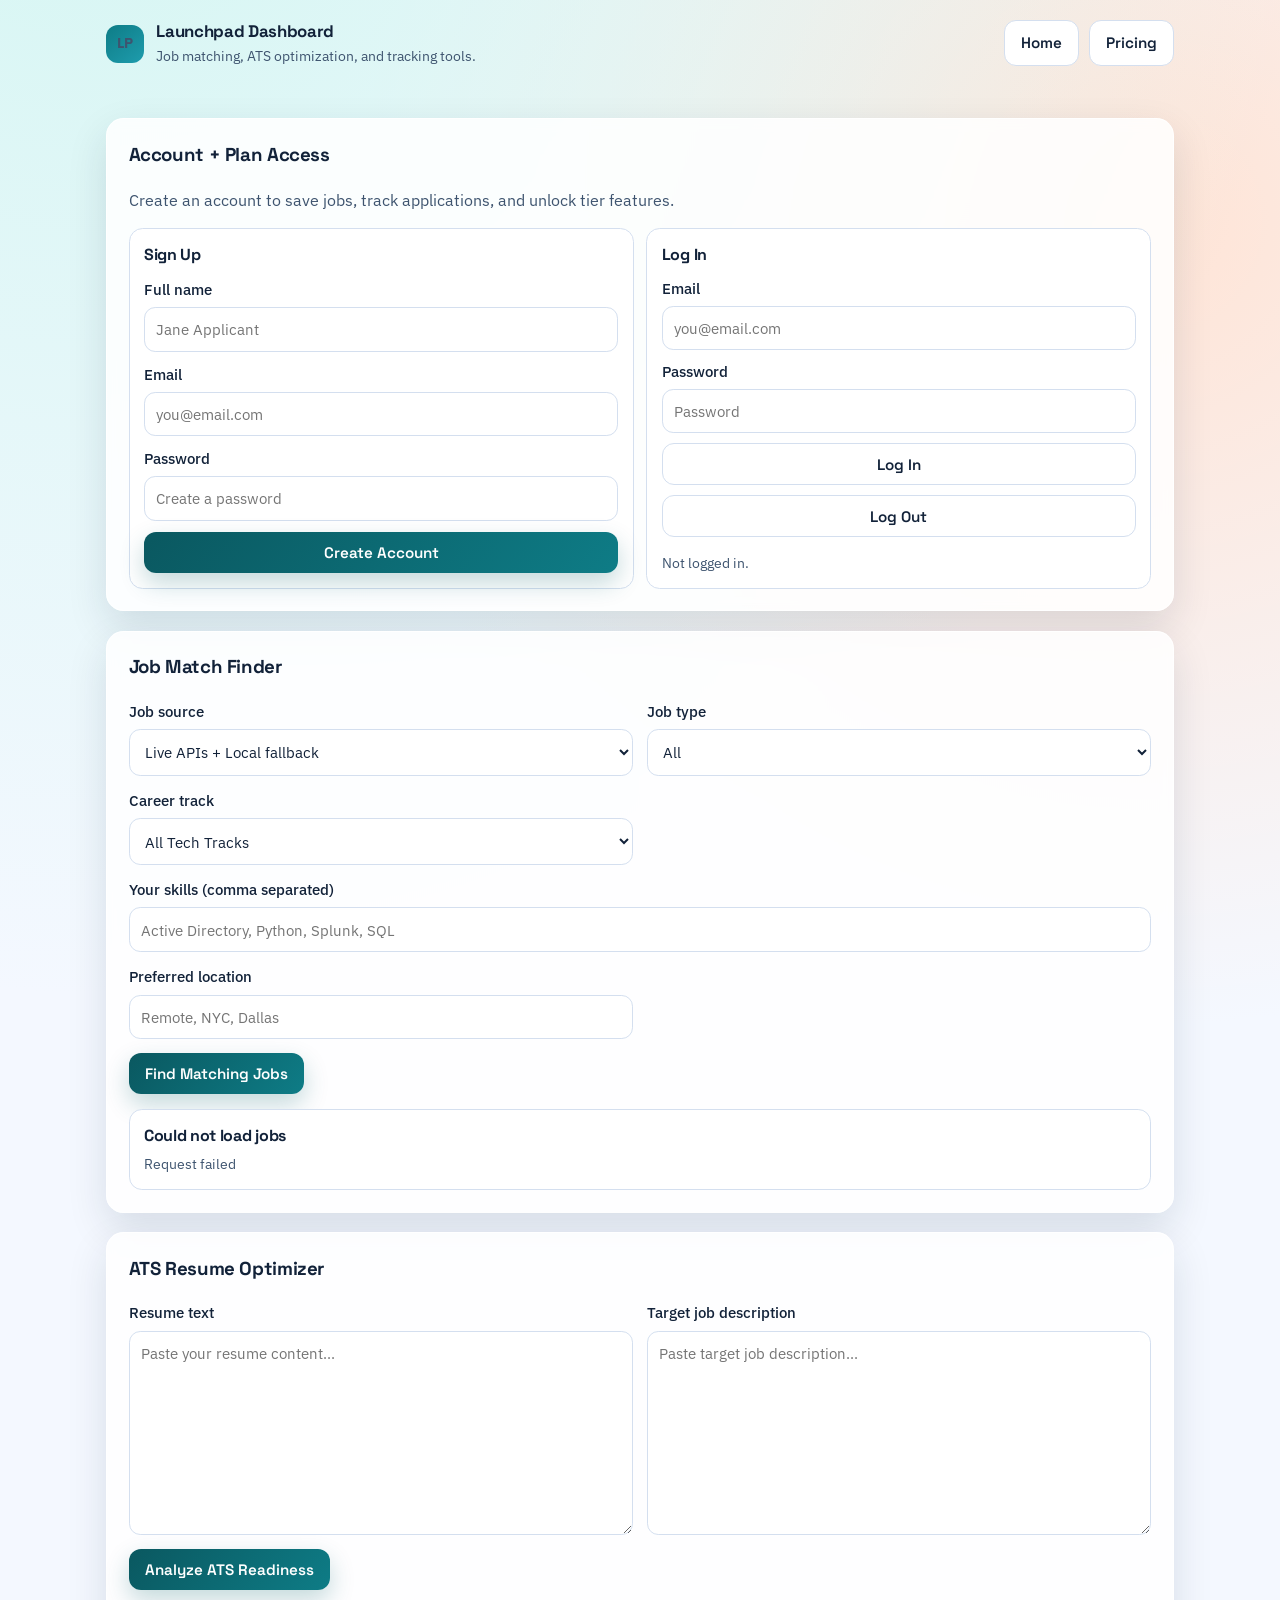
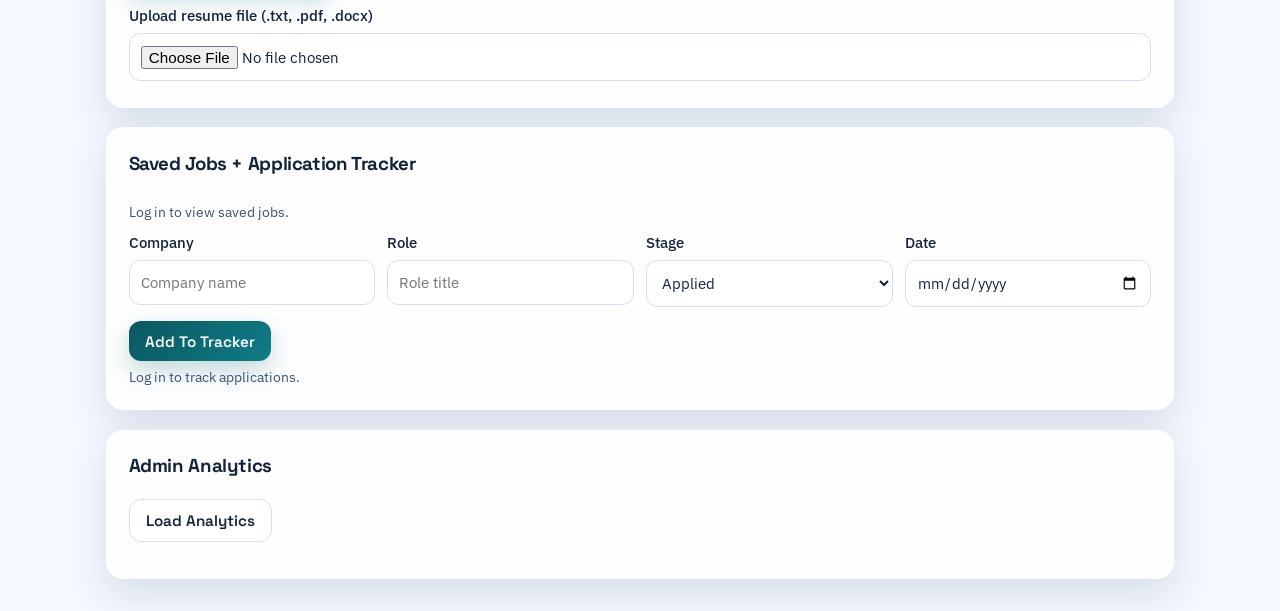
==== dashboard.html @ fc0e681d "Update multi-page app and click fixes" ====
<!doctype html>
<html lang="en">
  <head>
    <meta charset="UTF-8" />
    <meta name="viewport" content="width=device-width, initial-scale=1.0" />
    <title>Launchpad Dashboard</title>
    <link rel="preconnect" href="https://fonts.googleapis.com" />
    <link rel="preconnect" href="https://fonts.gstatic.com" crossorigin />
    <link
      href="https://fonts.googleapis.com/css2?family=Space+Grotesk:wght@400;500;700&family=IBM+Plex+Sans:wght@400;500;600&display=swap"
      rel="stylesheet"
    />
    <link rel="stylesheet" href="./styles.css" />
  </head>
  <body>
    <header class="site-header">
      <div class="logo-wrap">
        <p class="logo-mark">LP</p>
        <div>
          <h1>Launchpad Dashboard</h1>
          <p>Job matching, ATS optimization, and tracking tools.</p>
        </div>
      </div>
      <nav class="top-nav">
        <a class="btn ghost" href="./index.html">Home</a>
        <a class="btn ghost" href="./pricing.html">Pricing</a>
      </nav>
    </header>

    <main>
      <section class="panel">
        <h3>Account + Plan Access</h3>
        <p>Create an account to save jobs, track applications, and unlock tier features.</p>
        <div class="account-grid">
          <article class="account-card">
            <h4>Sign Up</h4>
            <label>Full name <input id="signupName" type="text" placeholder="Jane Applicant" /></label>
            <label>Email <input id="signupEmail" type="email" placeholder="you@email.com" /></label>
            <label>Password <input id="signupPassword" type="password" placeholder="Create a password" /></label>
            <button id="signupBtn" class="btn primary">Create Account</button>
          </article>
          <article class="account-card">
            <h4>Log In</h4>
            <label>Email <input id="loginEmail" type="email" placeholder="you@email.com" /></label>
            <label>Password <input id="loginPassword" type="password" placeholder="Password" /></label>
            <button id="loginBtn" class="btn ghost">Log In</button>
            <button id="logoutBtn" class="btn ghost">Log Out</button>
            <p id="authStatus" class="result-meta"></p>
          </article>
        </div>
      </section>

      <section id="jobTool" class="panel">
        <h3>Job Match Finder</h3>
        <div class="form-grid">
          <label>Job source
            <select id="jobSource">
              <option value="live">Live APIs + Local fallback</option>
              <option value="local">Local dataset only</option>
            </select>
          </label>
          <label>Job type
            <select id="jobType">
              <option value="all">All</option>
              <option value="entry-level">Entry-Level</option>
              <option value="internship">Internship</option>
            </select>
          </label>
          <label>Career track
            <select id="careerTrack">
              <option value="all">All Tech Tracks</option>
              <option value="it">IT / Help Desk</option>
              <option value="cybersecurity">Cybersecurity</option>
              <option value="software">Software / QA</option>
              <option value="data">Data / Analytics</option>
              <option value="cloud">Cloud / DevOps</option>
            </select>
          </label>
          <label class="wide">Your skills (comma separated)
            <input id="skillsInput" type="text" placeholder="Active Directory, Python, Splunk, SQL" />
          </label>
          <label>Preferred location <input id="locationInput" type="text" placeholder="Remote, NYC, Dallas" /></label>
        </div>
        <div class="actions"><button id="findJobsBtn" class="btn primary">Find Matching Jobs</button></div>
        <div id="jobResults" class="results"></div>
      </section>

      <section id="resumeTool" class="panel">
        <h3>ATS Resume Optimizer</h3>
        <div class="resume-grid">
          <label>Resume text <textarea id="resumeText" rows="9" placeholder="Paste your resume content..."></textarea></label>
          <label>Target job description <textarea id="jobDescText" rows="9" placeholder="Paste target job description..."></textarea></label>
        </div>
        <div class="actions"><button id="analyzeResumeBtn" class="btn primary">Analyze ATS Readiness</button></div>
        <div class="actions">
          <label>Upload resume file (.txt, .pdf, .docx)
            <input id="resumeUploadInput" type="file" accept=".txt,.pdf,.doc,.docx" />
          </label>
          <p id="uploadStatus" class="result-meta"></p>
        </div>
        <div id="atsScoreCard" class="score-card hidden"></div>
      </section>

      <section class="panel">
        <h3>Saved Jobs + Application Tracker</h3>
        <div id="savedJobs" class="results"></div>
        <div class="tracker-grid">
          <label>Company <input id="trackCompany" type="text" placeholder="Company name" /></label>
          <label>Role <input id="trackRole" type="text" placeholder="Role title" /></label>
          <label>Stage
            <select id="trackStage">
              <option>Applied</option>
              <option>Recruiter Screen</option>
              <option>Interview Round 1</option>
              <option>Final Interview</option>
              <option>Offer</option>
              <option>Rejected</option>
            </select>
          </label>
          <label>Date <input id="trackDate" type="date" /></label>
        </div>
        <div class="actions"><button id="addTrackerBtn" class="btn primary">Add To Tracker</button></div>
        <div id="trackerTableWrap"></div>
      </section>

      <section class="panel">
        <h3>Admin Analytics</h3>
        <div class="actions"><button id="loadAnalyticsBtn" class="btn ghost">Load Analytics</button></div>
        <div id="analyticsWrap" class="results"></div>
      </section>
    </main>

    <script src="./script.js"></script>
  </body>
</html>
---- styles.css ----
:root {
  --ink: #122239;
  --ink-soft: #3e546f;
  --bg: #f4f8ff;
  --card: #ffffff;
  --line: #d4dfef;
  --brand: #0e7c86;
  --brand-dark: #0a5860;
  --accent: #e95f3c;
  --highlight: #ffd176;
  --shadow: 0 16px 40px rgba(12, 33, 61, 0.12);
}

*,
*::before,
*::after {
  box-sizing: border-box;
}

html,
body {
  margin: 0;
  padding: 0;
}

body {
  font-family: "IBM Plex Sans", sans-serif;
  color: var(--ink);
  background: radial-gradient(circle at 8% -10%, #d4f6f2 0%, transparent 45%),
    radial-gradient(circle at 90% 10%, #ffe4d6 0%, transparent 35%), var(--bg);
  line-height: 1.5;
  min-height: 100vh;
  overflow-x: hidden;
}

h1,
h2,
h3,
h4 {
  font-family: "Space Grotesk", sans-serif;
  letter-spacing: -0.02em;
}

.bg-orb {
  position: fixed;
  width: 28rem;
  height: 28rem;
  border-radius: 999px;
  filter: blur(65px);
  opacity: 0.25;
  pointer-events: none;
  z-index: -1;
}

.orb-a {
  background: #4ac2cf;
  top: -8rem;
  left: -8rem;
}

.orb-b {
  background: #ff9b70;
  bottom: -10rem;
  right: -8rem;
}

.site-header {
  max-width: 1100px;
  margin: 0 auto;
  padding: 1.2rem 1rem;
  display: flex;
  justify-content: space-between;
  align-items: center;
}

.top-nav {
  display: flex;
  gap: 0.6rem;
  align-items: center;
}

.logo-wrap {
  display: flex;
  align-items: center;
  gap: 0.8rem;
}

.logo-wrap h1 {
  font-size: 1.05rem;
  margin: 0;
}

.logo-wrap p {
  margin: 0.1rem 0 0;
  color: var(--ink-soft);
  font-size: 0.88rem;
}

.logo-mark {
  width: 2.35rem;
  height: 2.35rem;
  border-radius: 0.75rem;
  background: linear-gradient(140deg, var(--brand), #1e9cad);
  color: #fff;
  font-weight: 700;
  display: grid;
  place-items: center;
}

main {
  max-width: 1100px;
  margin: 0 auto;
  padding: 0.8rem 1rem 2rem;
}

.hero {
  display: grid;
  grid-template-columns: 1.2fr 0.8fr;
  gap: 1.2rem;
  margin-top: 0.6rem;
}

.hero-copy,
.hero-card,
.panel {
  background: rgba(255, 255, 255, 0.86);
  border: 1px solid rgba(255, 255, 255, 0.9);
  backdrop-filter: blur(6px);
  border-radius: 1.1rem;
  box-shadow: var(--shadow);
}

.hero-copy {
  padding: 1.6rem;
  animation: rise-in 420ms ease;
}

.hero-card {
  padding: 1.4rem;
  animation: rise-in 560ms ease;
}

.eyebrow {
  margin: 0;
  display: inline-block;
  padding: 0.25rem 0.65rem;
  border-radius: 999px;
  font-size: 0.8rem;
  color: #fff;
  background: linear-gradient(90deg, var(--brand-dark), var(--brand));
}

.hero h2 {
  margin: 0.8rem 0;
  font-size: clamp(1.6rem, 3vw, 2.2rem);
  line-height: 1.2;
}

.hero p {
  color: var(--ink-soft);
}

.hero-card ul {
  margin: 0.7rem 0 0;
  padding-left: 1.15rem;
}

.hero-cta-row {
  margin-top: 1rem;
  display: flex;
  gap: 0.7rem;
  flex-wrap: wrap;
}

.panel {
  margin-top: 1.2rem;
  padding: 1.35rem;
  animation: rise-in 700ms ease;
}

.panel > h3 {
  margin-top: 0;
}

.panel > p {
  color: var(--ink-soft);
}

.form-grid {
  display: grid;
  grid-template-columns: repeat(2, minmax(0, 1fr));
  gap: 0.85rem;
}

.form-grid .wide {
  grid-column: 1 / -1;
}

label {
  display: flex;
  flex-direction: column;
  gap: 0.4rem;
  font-weight: 500;
  font-size: 0.95rem;
}

input,
select,
textarea {
  border: 1px solid var(--line);
  border-radius: 0.7rem;
  padding: 0.7rem;
  background: #fff;
  color: var(--ink);
  font-family: inherit;
  font-size: 0.95rem;
}

input:focus,
select:focus,
textarea:focus {
  outline: 2px solid #6ec2ca;
  border-color: transparent;
}

.actions {
  margin-top: 0.9rem;
}

.btn {
  border: none;
  border-radius: 0.75rem;
  padding: 0.67rem 1rem;
  font-weight: 600;
  font-family: "Space Grotesk", sans-serif;
  font-size: 0.95rem;
  cursor: pointer;
  transition: transform 160ms ease, box-shadow 160ms ease;
  text-decoration: none;
  display: inline-flex;
  align-items: center;
  justify-content: center;
}

.btn:hover {
  transform: translateY(-1px);
}

.btn.primary {
  color: #fff;
  background: linear-gradient(130deg, var(--brand-dark), var(--brand));
  box-shadow: 0 10px 24px rgba(8, 96, 104, 0.24);
}

.btn.ghost {
  color: var(--ink);
  background: #fff;
  border: 1px solid var(--line);
}

.results {
  margin-top: 0.95rem;
  display: grid;
  gap: 0.75rem;
}

.result-item {
  border: 1px solid var(--line);
  border-radius: 0.8rem;
  padding: 0.9rem;
  background: #fff;
}

.result-item h4 {
  margin: 0;
}

.result-meta {
  margin: 0.3rem 0 0;
  color: var(--ink-soft);
  font-size: 0.9rem;
}

.result-actions {
  margin-top: 0.6rem;
  display: flex;
  gap: 0.5rem;
}

.fit {
  margin-top: 0.45rem;
  display: inline-block;
  padding: 0.15rem 0.5rem;
  background: #e5faf5;
  color: #0d755a;
  font-size: 0.82rem;
  border-radius: 999px;
  font-weight: 600;
}

.resume-grid {
  display: grid;
  grid-template-columns: repeat(2, minmax(0, 1fr));
  gap: 0.85rem;
}

.account-grid {
  display: grid;
  grid-template-columns: repeat(2, minmax(0, 1fr));
  gap: 0.8rem;
}

.account-card {
  border: 1px solid var(--line);
  border-radius: 0.85rem;
  padding: 0.9rem;
  background: #fff;
  display: grid;
  gap: 0.6rem;
}

.account-card h4 {
  margin: 0;
}

.score-card {
  margin-top: 0.9rem;
  padding: 1rem;
  border-radius: 0.9rem;
  background: #fff;
  border: 1px solid var(--line);
}

.score-headline {
  margin: 0;
  font-size: 1.2rem;
}

.score-chip {
  display: inline-block;
  margin: 0.4rem 0 0.8rem;
  padding: 0.2rem 0.55rem;
  border-radius: 999px;
  background: #fdf0ce;
  color: #8d5b00;
  font-weight: 700;
  font-size: 0.83rem;
}

.score-card ul {
  margin: 0.4rem 0 0;
  padding-left: 1.2rem;
}

.tool-grid {
  display: grid;
  grid-template-columns: repeat(3, minmax(0, 1fr));
  gap: 0.8rem;
}

.tool-grid article {
  border: 1px solid var(--line);
  border-radius: 0.8rem;
  padding: 0.85rem;
  background: #fff;
}

.kpi-grid {
  display: grid;
  grid-template-columns: repeat(4, minmax(0, 1fr));
  gap: 0.7rem;
}

.kpi {
  border: 1px solid var(--line);
  border-radius: 0.75rem;
  padding: 0.7rem;
  background: #fff;
}

.kpi p {
  margin: 0;
}

.kpi strong {
  font-size: 1.25rem;
  font-family: "Space Grotesk", sans-serif;
}

.tracker-grid {
  margin-top: 0.5rem;
  display: grid;
  grid-template-columns: repeat(4, minmax(0, 1fr));
  gap: 0.75rem;
}

table {
  margin-top: 0.9rem;
  width: 100%;
  border-collapse: collapse;
  border: 1px solid var(--line);
  border-radius: 0.8rem;
  overflow: hidden;
  background: #fff;
}

th,
td {
  border-bottom: 1px solid var(--line);
  padding: 0.55rem;
  text-align: left;
  font-size: 0.92rem;
}

th {
  font-family: "Space Grotesk", sans-serif;
  background: #f3f7fd;
}

.tool-grid h4 {
  margin: 0 0 0.35rem;
}

.tool-grid p {
  margin: 0;
  color: var(--ink-soft);
  font-size: 0.92rem;
}

.hidden {
  display: none !important;
}

.modal {
  position: fixed;
  inset: 0;
  z-index: 20;
}

.modal-backdrop {
  position: absolute;
  inset: 0;
  background: rgba(9, 19, 33, 0.62);
}

.modal-content {
  position: relative;
  z-index: 1;
  max-width: 1050px;
  margin: 3vh auto;
  width: calc(100% - 2rem);
  background: #fff;
  border-radius: 1rem;
  border: 1px solid var(--line);
  padding: 1rem;
  box-shadow: var(--shadow);
}

.modal-subcopy {
  color: var(--ink-soft);
}

.pricing-grid {
  display: grid;
  grid-template-columns: repeat(3, minmax(0, 1fr));
  gap: 0.8rem;
}

.tier {
  border: 1px solid var(--line);
  border-radius: 0.85rem;
  padding: 0.85rem;
  background: #fff;
}

.tier h4 {
  margin: 0;
}

.tier .price {
  margin: 0.3rem 0 0.4rem;
  font-family: "Space Grotesk", sans-serif;
  font-size: 1.65rem;
  font-weight: 700;
}

.tier .price span {
  color: var(--ink-soft);
  font-size: 0.82rem;
}

.tier ul {
  margin: 0 0 0.85rem;
  padding-left: 1.2rem;
}

.tier.featured {
  border: 2px solid var(--accent);
  background: linear-gradient(180deg, #fff7f3, #fff);
}

.badge {
  margin: 0 0 0.3rem;
  display: inline-block;
  padding: 0.2rem 0.45rem;
  border-radius: 999px;
  color: #8a310f;
  background: #ffd8c9;
  font-size: 0.78rem;
  font-weight: 700;
}

.close-btn {
  position: absolute;
  top: 0.5rem;
  right: 0.5rem;
  border: 0;
  background: #f2f6fb;
  border-radius: 0.5rem;
  padding: 0.35rem 0.5rem;
  cursor: pointer;
}

@keyframes rise-in {
  from {
    opacity: 0;
    transform: translateY(10px);
  }
  to {
    opacity: 1;
    transform: translateY(0);
  }
}

@media (max-width: 900px) {
  .hero {
    grid-template-columns: 1fr;
  }

  .tool-grid,
  .pricing-grid,
  .account-grid {
    grid-template-columns: 1fr;
  }

  .kpi-grid {
    grid-template-columns: repeat(2, minmax(0, 1fr));
  }

  .tracker-grid {
    grid-template-columns: repeat(2, minmax(0, 1fr));
  }
}

@media (max-width: 700px) {
  .form-grid,
  .resume-grid {
    grid-template-columns: 1fr;
  }

  .tracker-grid {
    grid-template-columns: 1fr;
  }

  .kpi-grid {
    grid-template-columns: 1fr;
  }
}
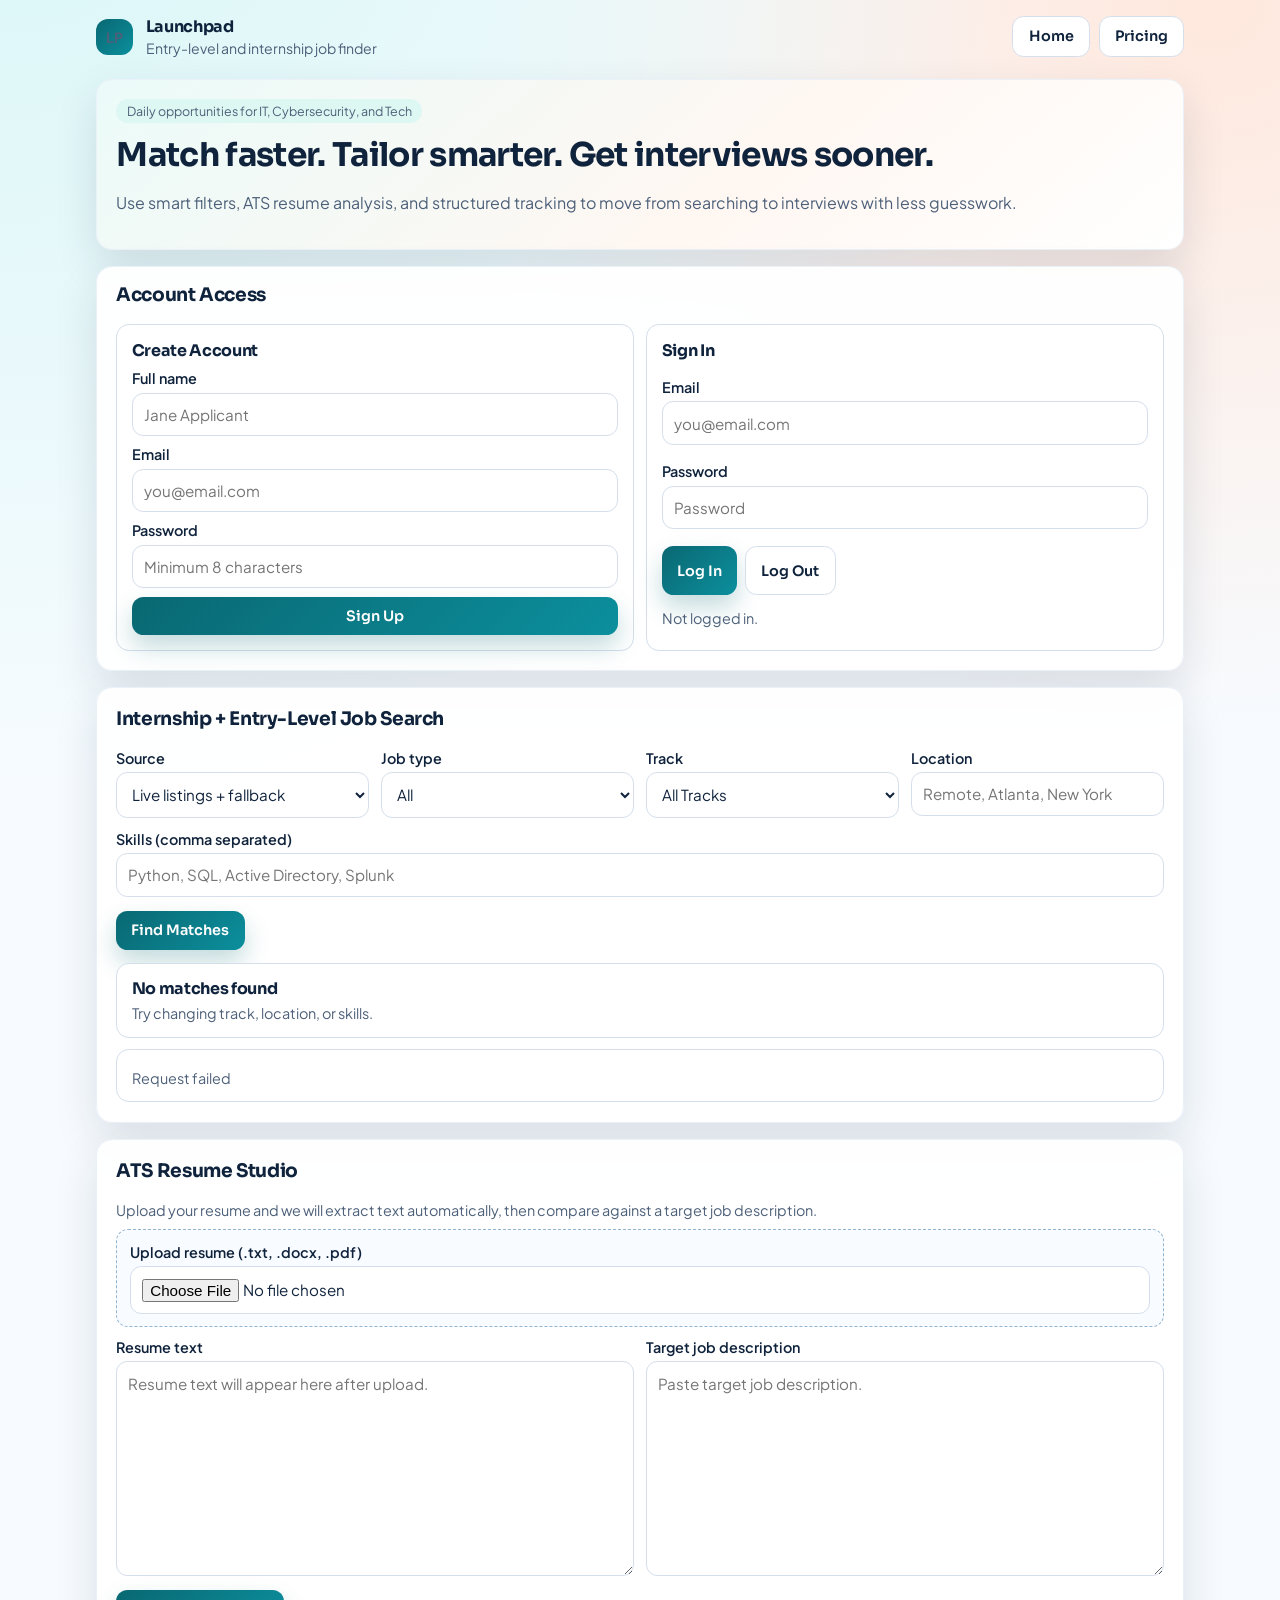
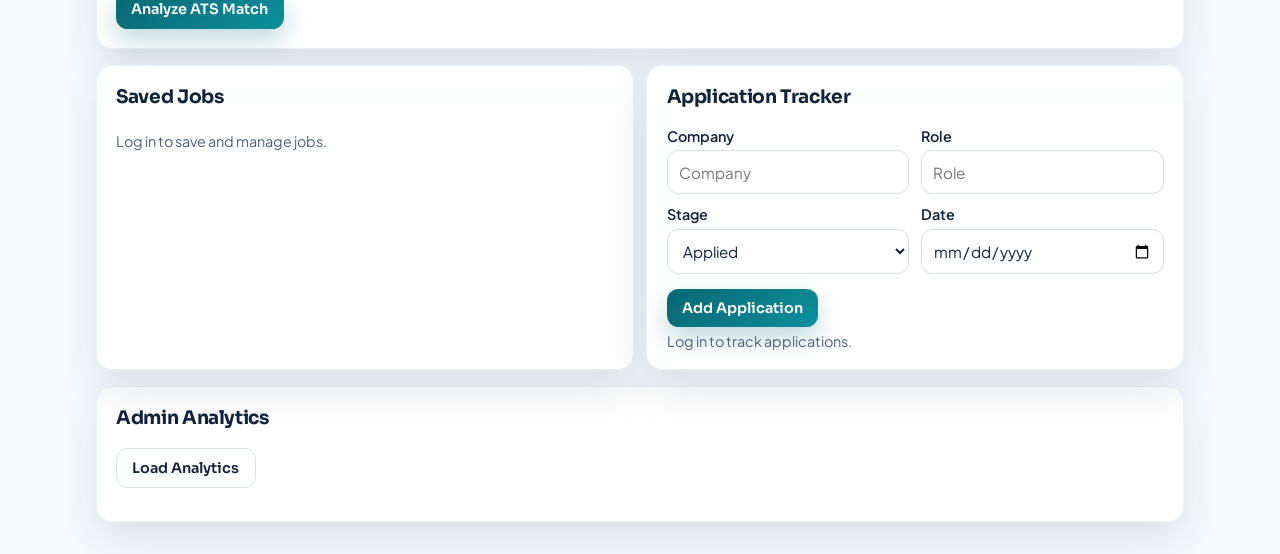
==== commit c6dd12f0: "Rebuild UI + automatic resume extraction" ====
--- a/dashboard.html
+++ b/dashboard.html
@@ -7,18 +7,18 @@
     <link rel="preconnect" href="https://fonts.googleapis.com" />
     <link rel="preconnect" href="https://fonts.gstatic.com" crossorigin />
     <link
-      href="https://fonts.googleapis.com/css2?family=Space+Grotesk:wght@400;500;700&family=IBM+Plex+Sans:wght@400;500;600&display=swap"
+      href="https://fonts.googleapis.com/css2?family=Plus+Jakarta+Sans:wght@400;500;600;700&family=Sora:wght@500;700&display=swap"
       rel="stylesheet"
     />
     <link rel="stylesheet" href="./styles.css" />
   </head>
-  <body>
-    <header class="site-header">
+  <body class="dashboard-body">
+    <header class="app-header">
       <div class="logo-wrap">
         <p class="logo-mark">LP</p>
         <div>
-          <h1>Launchpad Dashboard</h1>
-          <p>Job matching, ATS optimization, and tracking tools.</p>
+          <h1>Launchpad</h1>
+          <p>Entry-level and internship job finder</p>
         </div>
       </div>
       <nav class="top-nav">
@@ -27,36 +27,48 @@
       </nav>
     </header>
 
-    <main>
-      <section class="panel">
-        <h3>Account + Plan Access</h3>
-        <p>Create an account to save jobs, track applications, and unlock tier features.</p>
+    <main class="app-main">
+      <section class="hero-band">
+        <div>
+          <p class="eyebrow">Daily opportunities for IT, Cybersecurity, and Tech</p>
+          <h2>Match faster. Tailor smarter. Get interviews sooner.</h2>
+          <p>
+            Use smart filters, ATS resume analysis, and structured tracking to move from searching
+            to interviews with less guesswork.
+          </p>
+        </div>
+      </section>
+
+      <section class="panel dense">
+        <h3>Account Access</h3>
         <div class="account-grid">
           <article class="account-card">
-            <h4>Sign Up</h4>
+            <h4>Create Account</h4>
             <label>Full name <input id="signupName" type="text" placeholder="Jane Applicant" /></label>
             <label>Email <input id="signupEmail" type="email" placeholder="you@email.com" /></label>
-            <label>Password <input id="signupPassword" type="password" placeholder="Create a password" /></label>
-            <button id="signupBtn" class="btn primary">Create Account</button>
+            <label>Password <input id="signupPassword" type="password" placeholder="Minimum 8 characters" /></label>
+            <button id="signupBtn" class="btn primary">Sign Up</button>
           </article>
           <article class="account-card">
-            <h4>Log In</h4>
+            <h4>Sign In</h4>
             <label>Email <input id="loginEmail" type="email" placeholder="you@email.com" /></label>
             <label>Password <input id="loginPassword" type="password" placeholder="Password" /></label>
-            <button id="loginBtn" class="btn ghost">Log In</button>
-            <button id="logoutBtn" class="btn ghost">Log Out</button>
+            <div class="inline-actions">
+              <button id="loginBtn" class="btn primary">Log In</button>
+              <button id="logoutBtn" class="btn ghost">Log Out</button>
+            </div>
             <p id="authStatus" class="result-meta"></p>
           </article>
         </div>
       </section>
 
       <section id="jobTool" class="panel">
-        <h3>Job Match Finder</h3>
+        <h3>Internship + Entry-Level Job Search</h3>
         <div class="form-grid">
-          <label>Job source
+          <label>Source
             <select id="jobSource">
-              <option value="live">Live APIs + Local fallback</option>
-              <option value="local">Local dataset only</option>
+              <option value="live">Live listings + fallback</option>
+              <option value="local">Local sample data</option>
             </select>
           </label>
           <label>Job type
@@ -66,9 +78,9 @@
               <option value="internship">Internship</option>
             </select>
           </label>
-          <label>Career track
+          <label>Track
             <select id="careerTrack">
-              <option value="all">All Tech Tracks</option>
+              <option value="all">All Tracks</option>
               <option value="it">IT / Help Desk</option>
               <option value="cybersecurity">Cybersecurity</option>
               <option value="software">Software / QA</option>
@@ -76,51 +88,70 @@
               <option value="cloud">Cloud / DevOps</option>
             </select>
           </label>
-          <label class="wide">Your skills (comma separated)
-            <input id="skillsInput" type="text" placeholder="Active Directory, Python, Splunk, SQL" />
+          <label>Location
+            <input id="locationInput" type="text" placeholder="Remote, Atlanta, New York" />
           </label>
-          <label>Preferred location <input id="locationInput" type="text" placeholder="Remote, NYC, Dallas" /></label>
+          <label class="wide">Skills (comma separated)
+            <input id="skillsInput" type="text" placeholder="Python, SQL, Active Directory, Splunk" />
+          </label>
         </div>
-        <div class="actions"><button id="findJobsBtn" class="btn primary">Find Matching Jobs</button></div>
+        <div class="actions">
+          <button id="findJobsBtn" class="btn primary">Find Matches</button>
+        </div>
         <div id="jobResults" class="results"></div>
       </section>
 
       <section id="resumeTool" class="panel">
-        <h3>ATS Resume Optimizer</h3>
-        <div class="resume-grid">
-          <label>Resume text <textarea id="resumeText" rows="9" placeholder="Paste your resume content..."></textarea></label>
-          <label>Target job description <textarea id="jobDescText" rows="9" placeholder="Paste target job description..."></textarea></label>
-        </div>
-        <div class="actions"><button id="analyzeResumeBtn" class="btn primary">Analyze ATS Readiness</button></div>
-        <div class="actions">
-          <label>Upload resume file (.txt, .pdf, .docx)
-            <input id="resumeUploadInput" type="file" accept=".txt,.pdf,.doc,.docx" />
+        <h3>ATS Resume Studio</h3>
+        <p class="result-meta">
+          Upload your resume and we will extract text automatically, then compare against a target job description.
+        </p>
+        <div class="upload-strip">
+          <label class="upload-label">
+            <span>Upload resume (.txt, .docx, .pdf)</span>
+            <input id="resumeUploadInput" type="file" accept=".txt,.docx,.pdf" />
           </label>
           <p id="uploadStatus" class="result-meta"></p>
+        </div>
+        <div class="resume-grid">
+          <label>Resume text
+            <textarea id="resumeText" rows="10" placeholder="Resume text will appear here after upload."></textarea>
+          </label>
+          <label>Target job description
+            <textarea id="jobDescText" rows="10" placeholder="Paste target job description."></textarea>
+          </label>
+        </div>
+        <div class="actions">
+          <button id="analyzeResumeBtn" class="btn primary">Analyze ATS Match</button>
         </div>
         <div id="atsScoreCard" class="score-card hidden"></div>
       </section>
 
-      <section class="panel">
-        <h3>Saved Jobs + Application Tracker</h3>
-        <div id="savedJobs" class="results"></div>
-        <div class="tracker-grid">
-          <label>Company <input id="trackCompany" type="text" placeholder="Company name" /></label>
-          <label>Role <input id="trackRole" type="text" placeholder="Role title" /></label>
-          <label>Stage
-            <select id="trackStage">
-              <option>Applied</option>
-              <option>Recruiter Screen</option>
-              <option>Interview Round 1</option>
-              <option>Final Interview</option>
-              <option>Offer</option>
-              <option>Rejected</option>
-            </select>
-          </label>
-          <label>Date <input id="trackDate" type="date" /></label>
-        </div>
-        <div class="actions"><button id="addTrackerBtn" class="btn primary">Add To Tracker</button></div>
-        <div id="trackerTableWrap"></div>
+      <section class="split-panels">
+        <article class="panel">
+          <h3>Saved Jobs</h3>
+          <div id="savedJobs" class="results"></div>
+        </article>
+        <article class="panel">
+          <h3>Application Tracker</h3>
+          <div class="tracker-grid">
+            <label>Company <input id="trackCompany" type="text" placeholder="Company" /></label>
+            <label>Role <input id="trackRole" type="text" placeholder="Role" /></label>
+            <label>Stage
+              <select id="trackStage">
+                <option>Applied</option>
+                <option>Recruiter Screen</option>
+                <option>Interview Round 1</option>
+                <option>Final Interview</option>
+                <option>Offer</option>
+                <option>Rejected</option>
+              </select>
+            </label>
+            <label>Date <input id="trackDate" type="date" /></label>
+          </div>
+          <div class="actions"><button id="addTrackerBtn" class="btn primary">Add Application</button></div>
+          <div id="trackerTableWrap"></div>
+        </article>
       </section>
 
       <section class="panel">
--- a/styles.css
+++ b/styles.css
@@ -1,14 +1,14 @@
 :root {
-  --ink: #122239;
-  --ink-soft: #3e546f;
-  --bg: #f4f8ff;
+  --ink: #10233c;
+  --ink-soft: #4d6079;
+  --line: #d5dfeb;
+  --bg: #f7fbff;
   --card: #ffffff;
-  --line: #d4dfef;
-  --brand: #0e7c86;
-  --brand-dark: #0a5860;
-  --accent: #e95f3c;
-  --highlight: #ffd176;
-  --shadow: 0 16px 40px rgba(12, 33, 61, 0.12);
+  --brand: #0c8f9d;
+  --brand-dark: #096872;
+  --accent: #ff855f;
+  --mint: #ddf7f3;
+  --shadow: 0 18px 44px rgba(16, 35, 60, 0.12);
 }
 
 *,
@@ -24,59 +24,36 @@
 }
 
 body {
-  font-family: "IBM Plex Sans", sans-serif;
+  font-family: "Plus Jakarta Sans", sans-serif;
   color: var(--ink);
-  background: radial-gradient(circle at 8% -10%, #d4f6f2 0%, transparent 45%),
-    radial-gradient(circle at 90% 10%, #ffe4d6 0%, transparent 35%), var(--bg);
-  line-height: 1.5;
+  background: radial-gradient(circle at 0% -10%, #d7f6f6 0%, transparent 38%),
+    radial-gradient(circle at 95% 0%, #ffe8dd 0%, transparent 30%), var(--bg);
   min-height: 100vh;
-  overflow-x: hidden;
 }
 
 h1,
 h2,
 h3,
 h4 {
-  font-family: "Space Grotesk", sans-serif;
+  font-family: "Sora", sans-serif;
   letter-spacing: -0.02em;
 }
 
-.bg-orb {
-  position: fixed;
-  width: 28rem;
-  height: 28rem;
-  border-radius: 999px;
-  filter: blur(65px);
-  opacity: 0.25;
-  pointer-events: none;
-  z-index: -1;
-}
-
-.orb-a {
-  background: #4ac2cf;
-  top: -8rem;
-  left: -8rem;
-}
-
-.orb-b {
-  background: #ff9b70;
-  bottom: -10rem;
-  right: -8rem;
-}
-
+.app-header,
 .site-header {
-  max-width: 1100px;
+  max-width: 1120px;
   margin: 0 auto;
-  padding: 1.2rem 1rem;
-  display: flex;
+  padding: 1rem;
+  display: flex;
+  align-items: center;
   justify-content: space-between;
-  align-items: center;
-}
-
-.top-nav {
-  display: flex;
-  gap: 0.6rem;
-  align-items: center;
+}
+
+.app-main,
+main {
+  max-width: 1120px;
+  margin: 0 auto;
+  padding: 0 1rem 2rem;
 }
 
 .logo-wrap {
@@ -86,8 +63,8 @@
 }
 
 .logo-wrap h1 {
-  font-size: 1.05rem;
-  margin: 0;
+  margin: 0;
+  font-size: 1rem;
 }
 
 .logo-wrap p {
@@ -97,47 +74,76 @@
 }
 
 .logo-mark {
-  width: 2.35rem;
-  height: 2.35rem;
+  width: 2.3rem;
+  height: 2.3rem;
   border-radius: 0.75rem;
-  background: linear-gradient(140deg, var(--brand), #1e9cad);
+  background: linear-gradient(135deg, var(--brand-dark), var(--brand));
   color: #fff;
   font-weight: 700;
   display: grid;
   place-items: center;
 }
 
-main {
-  max-width: 1100px;
-  margin: 0 auto;
-  padding: 0.8rem 1rem 2rem;
-}
-
-.hero {
+.top-nav {
+  display: flex;
+  align-items: center;
+  gap: 0.55rem;
+}
+
+.btn {
+  border: none;
+  border-radius: 0.72rem;
+  padding: 0.64rem 0.95rem;
+  font-family: "Sora", sans-serif;
+  font-size: 0.9rem;
+  font-weight: 600;
+  text-decoration: none;
+  cursor: pointer;
+  display: inline-flex;
+  align-items: center;
+  justify-content: center;
+  transition: transform 140ms ease, box-shadow 140ms ease;
+}
+
+.btn:hover {
+  transform: translateY(-1px);
+}
+
+.btn.primary {
+  color: #fff;
+  background: linear-gradient(135deg, var(--brand-dark), var(--brand));
+  box-shadow: 0 12px 24px rgba(9, 104, 114, 0.24);
+}
+
+.btn.ghost {
+  color: var(--ink);
+  background: #fff;
+  border: 1px solid var(--line);
+}
+
+.hero-card-lg,
+.hero-band,
+.panel,
+.hero-copy,
+.hero-card {
+  border-radius: 1rem;
+  border: 1px solid #ebf1f8;
+  background: rgba(255, 255, 255, 0.95);
+  box-shadow: var(--shadow);
+}
+
+.hero-card-lg {
+  margin-top: 0.4rem;
+  padding: 1.4rem;
   display: grid;
   grid-template-columns: 1.2fr 0.8fr;
-  gap: 1.2rem;
-  margin-top: 0.6rem;
-}
-
-.hero-copy,
-.hero-card,
-.panel {
-  background: rgba(255, 255, 255, 0.86);
-  border: 1px solid rgba(255, 255, 255, 0.9);
-  backdrop-filter: blur(6px);
-  border-radius: 1.1rem;
-  box-shadow: var(--shadow);
-}
-
-.hero-copy {
-  padding: 1.6rem;
-  animation: rise-in 420ms ease;
-}
-
-.hero-card {
-  padding: 1.4rem;
-  animation: rise-in 560ms ease;
+  gap: 1rem;
+}
+
+.hero-band {
+  margin-top: 0.4rem;
+  padding: 1.2rem;
+  background: linear-gradient(140deg, #ebfbf9, #fff7f2 60%, #ffffff);
 }
 
 .eyebrow {
@@ -145,123 +151,160 @@
   display: inline-block;
   padding: 0.25rem 0.65rem;
   border-radius: 999px;
-  font-size: 0.8rem;
-  color: #fff;
-  background: linear-gradient(90deg, var(--brand-dark), var(--brand));
-}
-
-.hero h2 {
-  margin: 0.8rem 0;
-  font-size: clamp(1.6rem, 3vw, 2.2rem);
-  line-height: 1.2;
-}
-
-.hero p {
-  color: var(--ink-soft);
-}
-
-.hero-card ul {
-  margin: 0.7rem 0 0;
-  padding-left: 1.15rem;
+  font-size: 0.78rem;
+  color: #0d5f68;
+  background: var(--mint);
+}
+
+.hero-band h2,
+.hero-card-lg h2 {
+  margin: 0.7rem 0;
+  font-size: clamp(1.5rem, 3vw, 2.05rem);
+}
+
+.hero-band p,
+.hero-card-lg p {
+  color: var(--ink-soft);
 }
 
 .hero-cta-row {
   margin-top: 1rem;
   display: flex;
+  gap: 0.6rem;
+  flex-wrap: wrap;
+}
+
+.feature-stack {
+  display: grid;
   gap: 0.7rem;
+}
+
+.feature-stack article {
+  border: 1px solid var(--line);
+  border-radius: 0.78rem;
+  padding: 0.8rem;
+  background: #fff;
+}
+
+.feature-stack h4 {
+  margin: 0 0 0.28rem;
+}
+
+.feature-stack p {
+  margin: 0;
+  color: var(--ink-soft);
+  font-size: 0.9rem;
+}
+
+.panel {
+  margin-top: 1rem;
+  padding: 1.2rem;
+}
+
+.panel.dense {
+  padding-top: 1rem;
+}
+
+.panel h3 {
+  margin-top: 0;
+}
+
+.result-meta {
+  color: var(--ink-soft);
+  font-size: 0.9rem;
+  margin: 0.3rem 0 0;
+}
+
+.account-grid,
+.split-panels {
+  display: grid;
+  grid-template-columns: repeat(2, minmax(0, 1fr));
+  gap: 0.8rem;
+}
+
+.account-card {
+  border: 1px solid var(--line);
+  border-radius: 0.8rem;
+  padding: 0.9rem;
+  background: #fff;
+  display: grid;
+  gap: 0.55rem;
+}
+
+.account-card h4 {
+  margin: 0;
+}
+
+.inline-actions {
+  display: flex;
+  gap: 0.5rem;
   flex-wrap: wrap;
 }
 
-.panel {
-  margin-top: 1.2rem;
-  padding: 1.35rem;
-  animation: rise-in 700ms ease;
-}
-
-.panel > h3 {
-  margin-top: 0;
-}
-
-.panel > p {
-  color: var(--ink-soft);
-}
-
-.form-grid {
-  display: grid;
-  grid-template-columns: repeat(2, minmax(0, 1fr));
-  gap: 0.85rem;
-}
-
-.form-grid .wide {
-  grid-column: 1 / -1;
-}
-
 label {
   display: flex;
   flex-direction: column;
-  gap: 0.4rem;
-  font-weight: 500;
-  font-size: 0.95rem;
+  gap: 0.35rem;
+  font-size: 0.9rem;
+  font-weight: 600;
 }
 
 input,
 select,
 textarea {
+  width: 100%;
   border: 1px solid var(--line);
   border-radius: 0.7rem;
   padding: 0.7rem;
   background: #fff;
   color: var(--ink);
+  font-size: 0.95rem;
   font-family: inherit;
-  font-size: 0.95rem;
 }
 
 input:focus,
 select:focus,
 textarea:focus {
-  outline: 2px solid #6ec2ca;
+  outline: 2px solid #71cfd9;
   border-color: transparent;
+}
+
+.form-grid {
+  display: grid;
+  grid-template-columns: repeat(4, minmax(0, 1fr));
+  gap: 0.75rem;
+}
+
+.form-grid .wide {
+  grid-column: 1 / -1;
+}
+
+.resume-grid {
+  display: grid;
+  grid-template-columns: repeat(2, minmax(0, 1fr));
+  gap: 0.75rem;
+}
+
+.upload-strip {
+  margin-top: 0.65rem;
+  margin-bottom: 0.65rem;
+}
+
+.upload-label {
+  border: 1px dashed #92b4cf;
+  background: #f8fbff;
+  border-radius: 0.75rem;
+  padding: 0.8rem;
 }
 
 .actions {
   margin-top: 0.9rem;
 }
 
-.btn {
-  border: none;
-  border-radius: 0.75rem;
-  padding: 0.67rem 1rem;
-  font-weight: 600;
-  font-family: "Space Grotesk", sans-serif;
-  font-size: 0.95rem;
-  cursor: pointer;
-  transition: transform 160ms ease, box-shadow 160ms ease;
-  text-decoration: none;
-  display: inline-flex;
-  align-items: center;
-  justify-content: center;
-}
-
-.btn:hover {
-  transform: translateY(-1px);
-}
-
-.btn.primary {
-  color: #fff;
-  background: linear-gradient(130deg, var(--brand-dark), var(--brand));
-  box-shadow: 0 10px 24px rgba(8, 96, 104, 0.24);
-}
-
-.btn.ghost {
-  color: var(--ink);
-  background: #fff;
-  border: 1px solid var(--line);
-}
-
 .results {
-  margin-top: 0.95rem;
-  display: grid;
-  gap: 0.75rem;
+  margin-top: 0.85rem;
+  display: grid;
+  gap: 0.7rem;
 }
 
 .result-item {
@@ -275,123 +318,41 @@
   margin: 0;
 }
 
-.result-meta {
-  margin: 0.3rem 0 0;
-  color: var(--ink-soft);
-  font-size: 0.9rem;
-}
-
 .result-actions {
-  margin-top: 0.6rem;
+  margin-top: 0.62rem;
   display: flex;
   gap: 0.5rem;
+  flex-wrap: wrap;
 }
 
 .fit {
   margin-top: 0.45rem;
   display: inline-block;
-  padding: 0.15rem 0.5rem;
-  background: #e5faf5;
-  color: #0d755a;
-  font-size: 0.82rem;
+  padding: 0.16rem 0.5rem;
   border-radius: 999px;
-  font-weight: 600;
-}
-
-.resume-grid {
-  display: grid;
-  grid-template-columns: repeat(2, minmax(0, 1fr));
-  gap: 0.85rem;
-}
-
-.account-grid {
-  display: grid;
-  grid-template-columns: repeat(2, minmax(0, 1fr));
-  gap: 0.8rem;
-}
-
-.account-card {
-  border: 1px solid var(--line);
-  border-radius: 0.85rem;
-  padding: 0.9rem;
-  background: #fff;
-  display: grid;
-  gap: 0.6rem;
-}
-
-.account-card h4 {
-  margin: 0;
+  font-size: 0.81rem;
+  background: #e1fbf6;
+  color: #0d725d;
+  font-weight: 700;
 }
 
 .score-card {
   margin-top: 0.9rem;
-  padding: 1rem;
-  border-radius: 0.9rem;
-  background: #fff;
-  border: 1px solid var(--line);
+  border: 1px solid var(--line);
+  border-radius: 0.8rem;
+  padding: 0.9rem;
+  background: #fff;
 }
 
 .score-headline {
   margin: 0;
-  font-size: 1.2rem;
-}
-
-.score-chip {
-  display: inline-block;
-  margin: 0.4rem 0 0.8rem;
-  padding: 0.2rem 0.55rem;
-  border-radius: 999px;
-  background: #fdf0ce;
-  color: #8d5b00;
-  font-weight: 700;
-  font-size: 0.83rem;
-}
-
-.score-card ul {
-  margin: 0.4rem 0 0;
-  padding-left: 1.2rem;
-}
-
-.tool-grid {
-  display: grid;
-  grid-template-columns: repeat(3, minmax(0, 1fr));
-  gap: 0.8rem;
-}
-
-.tool-grid article {
-  border: 1px solid var(--line);
-  border-radius: 0.8rem;
-  padding: 0.85rem;
-  background: #fff;
-}
-
-.kpi-grid {
-  display: grid;
-  grid-template-columns: repeat(4, minmax(0, 1fr));
-  gap: 0.7rem;
-}
-
-.kpi {
-  border: 1px solid var(--line);
-  border-radius: 0.75rem;
-  padding: 0.7rem;
-  background: #fff;
-}
-
-.kpi p {
-  margin: 0;
-}
-
-.kpi strong {
-  font-size: 1.25rem;
-  font-family: "Space Grotesk", sans-serif;
+  font-size: 1.15rem;
 }
 
 .tracker-grid {
-  margin-top: 0.5rem;
-  display: grid;
-  grid-template-columns: repeat(4, minmax(0, 1fr));
-  gap: 0.75rem;
+  display: grid;
+  grid-template-columns: repeat(2, minmax(0, 1fr));
+  gap: 0.72rem;
 }
 
 table {
@@ -399,7 +360,7 @@
   width: 100%;
   border-collapse: collapse;
   border: 1px solid var(--line);
-  border-radius: 0.8rem;
+  border-radius: 0.7rem;
   overflow: hidden;
   background: #fff;
 }
@@ -407,159 +368,113 @@
 th,
 td {
   border-bottom: 1px solid var(--line);
-  padding: 0.55rem;
+  padding: 0.52rem;
   text-align: left;
-  font-size: 0.92rem;
+  font-size: 0.9rem;
 }
 
 th {
-  font-family: "Space Grotesk", sans-serif;
-  background: #f3f7fd;
-}
-
-.tool-grid h4 {
-  margin: 0 0 0.35rem;
-}
-
-.tool-grid p {
-  margin: 0;
-  color: var(--ink-soft);
-  font-size: 0.92rem;
+  background: #eef4fb;
+  font-family: "Sora", sans-serif;
+}
+
+.kpi-grid {
+  display: grid;
+  grid-template-columns: repeat(4, minmax(0, 1fr));
+  gap: 0.7rem;
+}
+
+.kpi {
+  border: 1px solid var(--line);
+  border-radius: 0.78rem;
+  padding: 0.75rem;
+  background: #fff;
+}
+
+.kpi p {
+  margin: 0;
+  color: var(--ink-soft);
+}
+
+.kpi strong {
+  font-family: "Sora", sans-serif;
+  font-size: 1.18rem;
+}
+
+.pricing-grid {
+  display: grid;
+  grid-template-columns: repeat(3, minmax(0, 1fr));
+  gap: 0.75rem;
+}
+
+.tier {
+  border: 1px solid var(--line);
+  border-radius: 0.88rem;
+  padding: 0.9rem;
+  background: #fff;
+}
+
+.tier .price {
+  margin: 0.35rem 0 0.55rem;
+  font-family: "Sora", sans-serif;
+  font-size: 1.6rem;
+}
+
+.tier .price span {
+  font-size: 0.82rem;
+  color: var(--ink-soft);
+}
+
+.tier ul {
+  margin: 0 0 0.8rem;
+  padding-left: 1.1rem;
+}
+
+.tier.featured {
+  border: 2px solid var(--accent);
+  background: linear-gradient(180deg, #fff6f2, #fff);
+}
+
+.badge {
+  margin: 0 0 0.25rem;
+  display: inline-block;
+  padding: 0.18rem 0.45rem;
+  border-radius: 999px;
+  font-size: 0.78rem;
+  font-weight: 700;
+  background: #ffd7c8;
+  color: #8d3718;
 }
 
 .hidden {
   display: none !important;
 }
 
-.modal {
-  position: fixed;
-  inset: 0;
-  z-index: 20;
-}
-
-.modal-backdrop {
-  position: absolute;
-  inset: 0;
-  background: rgba(9, 19, 33, 0.62);
-}
-
-.modal-content {
-  position: relative;
-  z-index: 1;
-  max-width: 1050px;
-  margin: 3vh auto;
-  width: calc(100% - 2rem);
-  background: #fff;
-  border-radius: 1rem;
-  border: 1px solid var(--line);
-  padding: 1rem;
-  box-shadow: var(--shadow);
-}
-
-.modal-subcopy {
-  color: var(--ink-soft);
-}
-
-.pricing-grid {
-  display: grid;
-  grid-template-columns: repeat(3, minmax(0, 1fr));
-  gap: 0.8rem;
-}
-
-.tier {
-  border: 1px solid var(--line);
-  border-radius: 0.85rem;
-  padding: 0.85rem;
-  background: #fff;
-}
-
-.tier h4 {
-  margin: 0;
-}
-
-.tier .price {
-  margin: 0.3rem 0 0.4rem;
-  font-family: "Space Grotesk", sans-serif;
-  font-size: 1.65rem;
-  font-weight: 700;
-}
-
-.tier .price span {
-  color: var(--ink-soft);
-  font-size: 0.82rem;
-}
-
-.tier ul {
-  margin: 0 0 0.85rem;
-  padding-left: 1.2rem;
-}
-
-.tier.featured {
-  border: 2px solid var(--accent);
-  background: linear-gradient(180deg, #fff7f3, #fff);
-}
-
-.badge {
-  margin: 0 0 0.3rem;
-  display: inline-block;
-  padding: 0.2rem 0.45rem;
-  border-radius: 999px;
-  color: #8a310f;
-  background: #ffd8c9;
-  font-size: 0.78rem;
-  font-weight: 700;
-}
-
-.close-btn {
-  position: absolute;
-  top: 0.5rem;
-  right: 0.5rem;
-  border: 0;
-  background: #f2f6fb;
-  border-radius: 0.5rem;
-  padding: 0.35rem 0.5rem;
-  cursor: pointer;
-}
-
-@keyframes rise-in {
-  from {
-    opacity: 0;
-    transform: translateY(10px);
-  }
-  to {
-    opacity: 1;
-    transform: translateY(0);
-  }
-}
-
-@media (max-width: 900px) {
-  .hero {
+@media (max-width: 980px) {
+  .hero-card-lg,
+  .account-grid,
+  .split-panels,
+  .pricing-grid,
+  .resume-grid,
+  .form-grid {
     grid-template-columns: 1fr;
   }
 
-  .tool-grid,
-  .pricing-grid,
-  .account-grid {
+  .tracker-grid {
     grid-template-columns: 1fr;
   }
 
   .kpi-grid {
     grid-template-columns: repeat(2, minmax(0, 1fr));
   }
-
-  .tracker-grid {
-    grid-template-columns: repeat(2, minmax(0, 1fr));
-  }
-}
-
-@media (max-width: 700px) {
-  .form-grid,
-  .resume-grid {
-    grid-template-columns: 1fr;
-  }
-
-  .tracker-grid {
-    grid-template-columns: 1fr;
+}
+
+@media (max-width: 680px) {
+  .app-header,
+  .site-header {
+    flex-direction: column;
+    align-items: flex-start;
+    gap: 0.8rem;
   }
 
   .kpi-grid {
